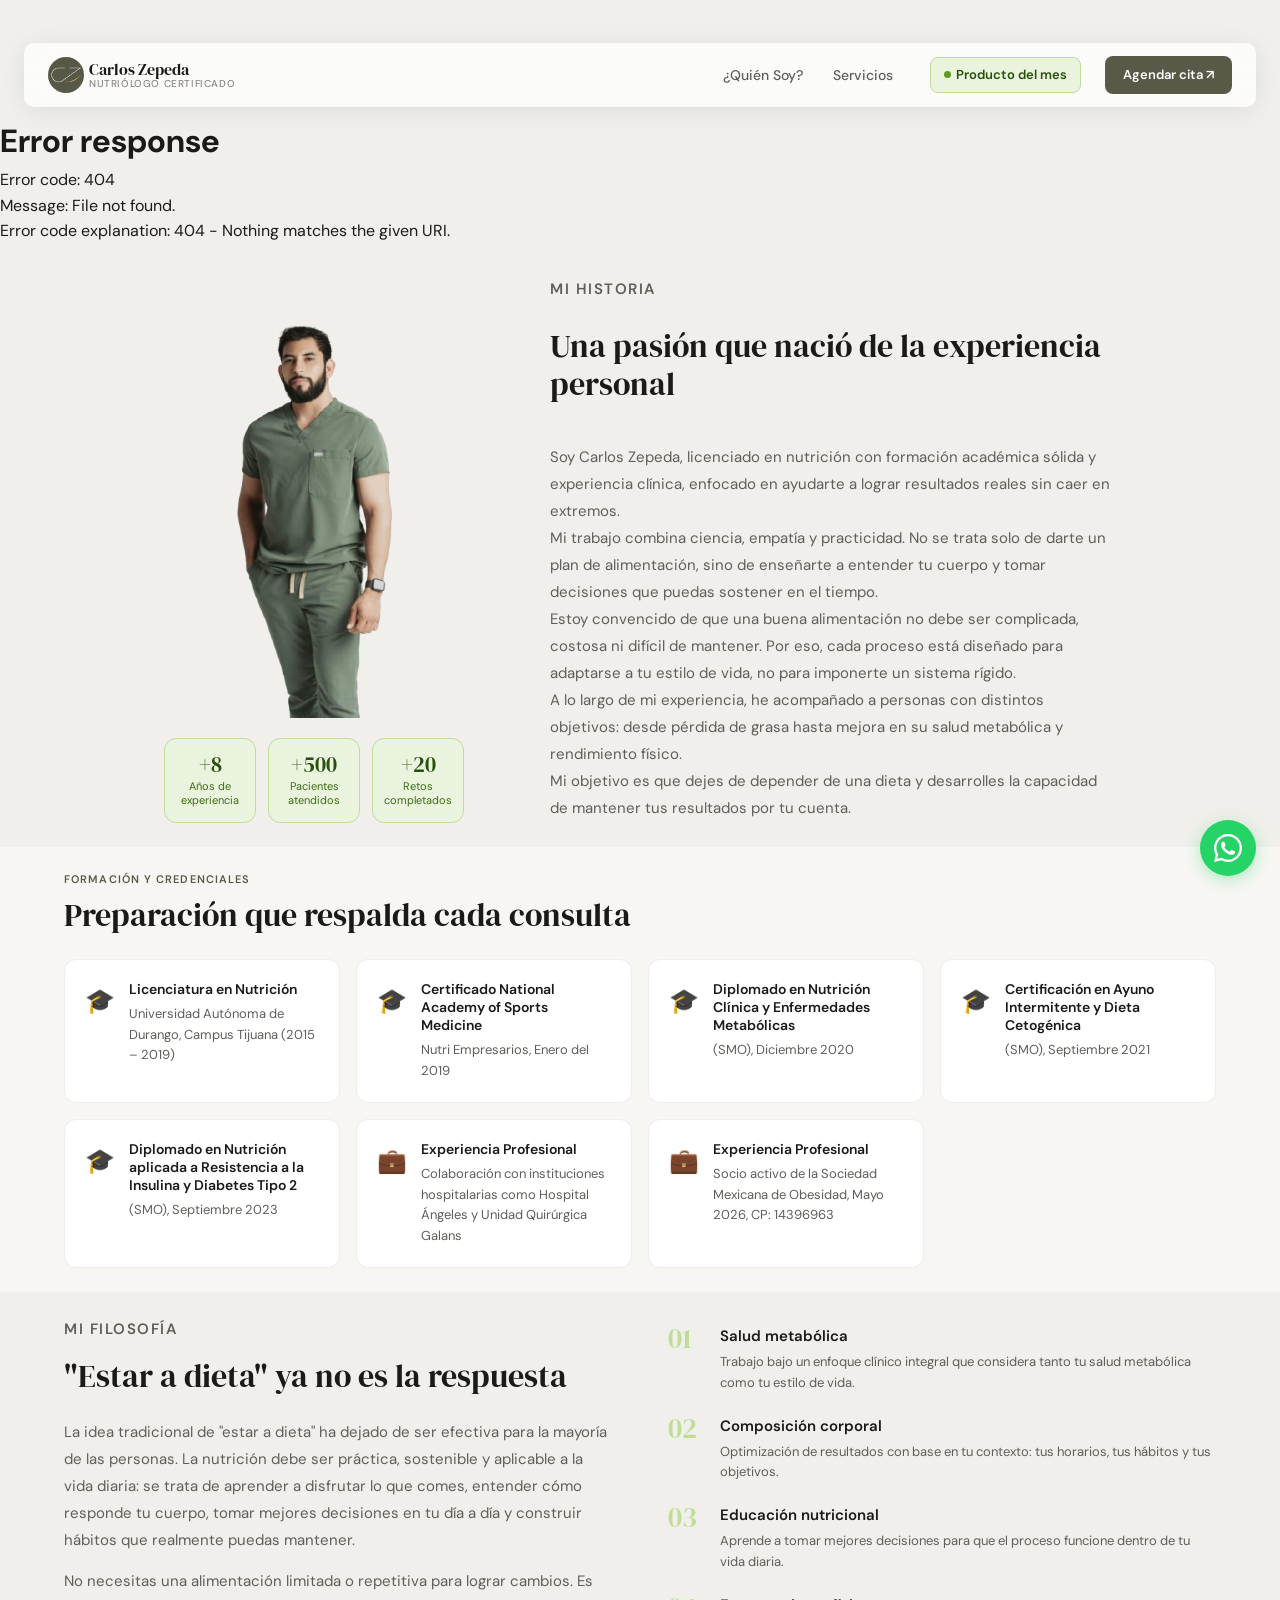
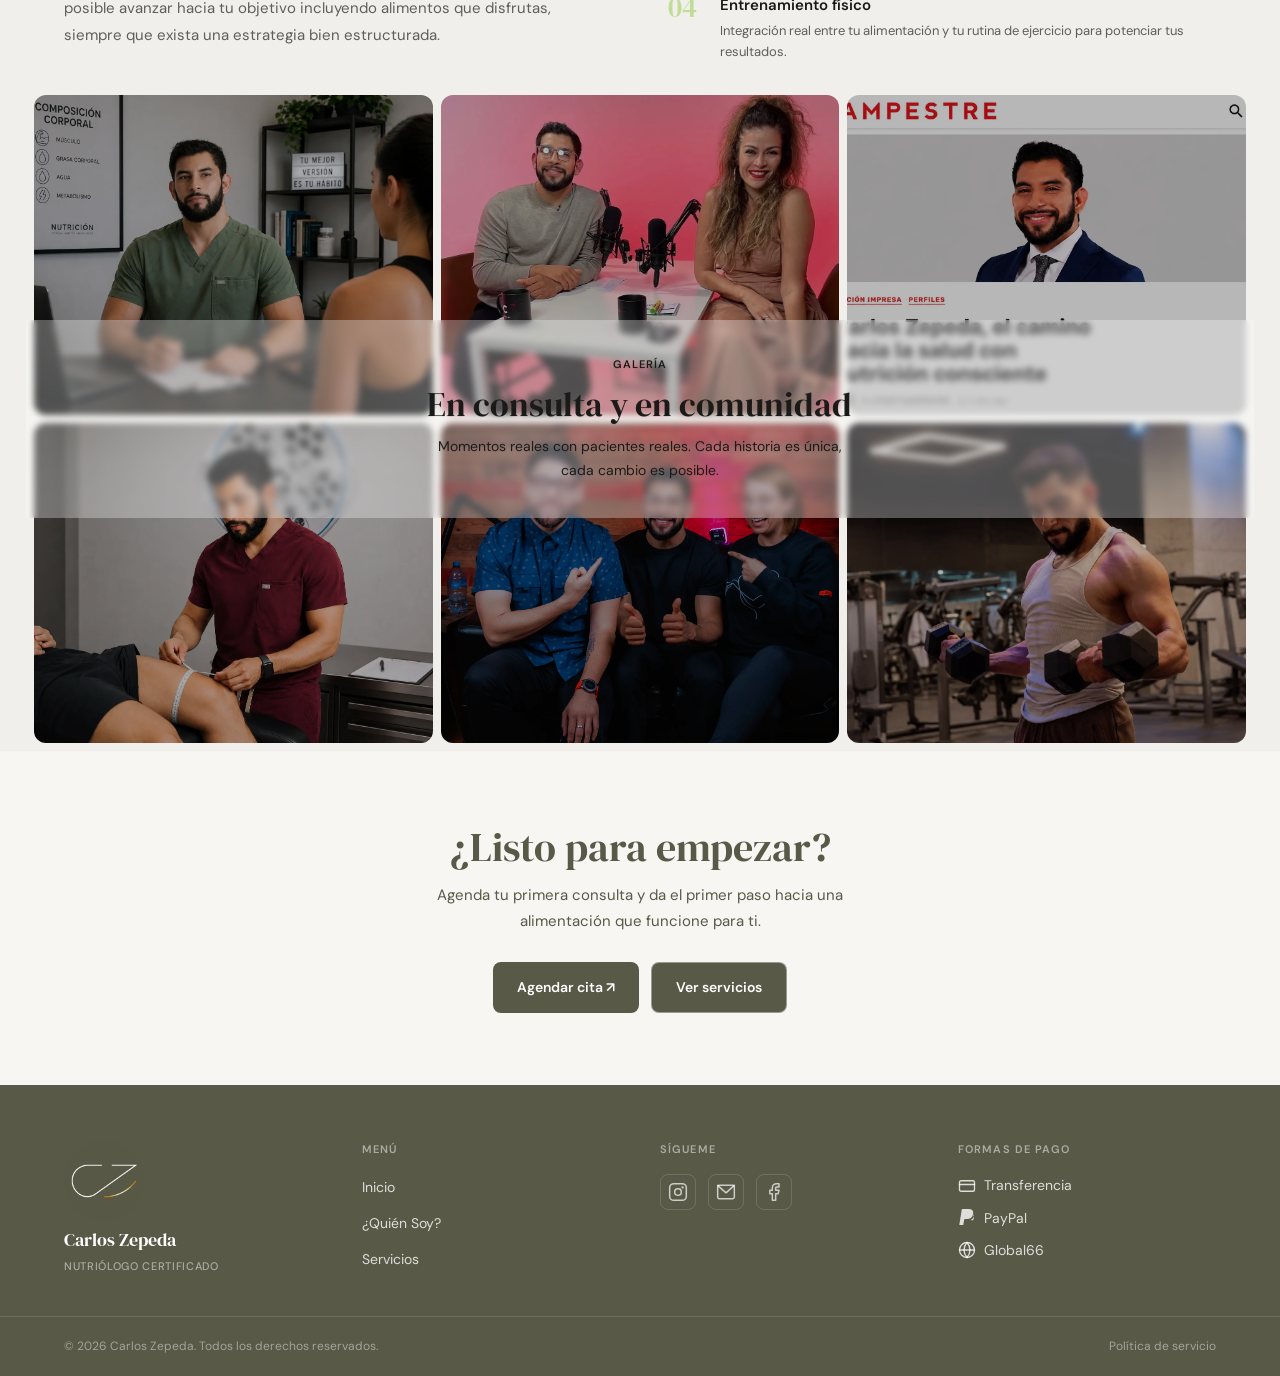
==== views/aboutMe/index.html @ 3567b04c "reorder css en vista" ====
<!doctype html>
<html lang="es">
  <head>
    <meta charset="UTF-8" />
    <meta name="viewport" content="width=device-width, initial-scale=1.0" />
    <title>Sobre mí — Dr. Carlos Zepeda</title>
    <link rel="preconnect" href="https://fonts.googleapis.com" />
    <link rel="preconnect" href="https://fonts.gstatic.com" crossorigin />
    <style>
      :root {
        --green-50: #eaf3de;
        --green-100: #c0dd97;
        --green-400: #639922;
        --green-600: #3b6d11;
        --green-700: #585947;
        --green-800: #27500a;
        --gray-100: #ededea;
        --gray-500: #888780;
        --text: #1a1a18;
        --text-muted: #5f5e5a;
        --radius-sm: 8px;
      }
      body {
        padding-top: 116px;
        background: #f0efeb;
      }
      .topbar {
        position: fixed;
        top: 0;
        left: 0;
        right: 0;
        z-index: 101;
        background: #585947;
        color: #fff;
        font-size: 12px;
        font-family: "DM Sans", sans-serif;
        padding: 8px 24px;
        display: flex;
        align-items: center;
        justify-content: space-between;
        gap: 16px;
        min-height: 36px;
      }
      .navbar {
        position: fixed;
        top: 43px;
        left: 24px;
        right: 24px;
        z-index: 100;
        background: rgba(255, 255, 255, 0.75);
        backdrop-filter: blur(12px);
        -webkit-backdrop-filter: blur(12px);
        border-radius: 10px;
        box-shadow: 0 4px 24px rgba(0, 0, 0, 0.08);
      }
      .nav-inner {
        max-width: 1400px;
        margin: 0 auto;
        padding: 0 24px;
        height: 64px;
        display: flex;
        align-items: center;
        gap: 24px;
      }
      .nav-logo {
        display: flex;
        align-items: center;
        gap: 5px;
        text-decoration: none;
        flex-shrink: 0;
        margin-right: auto;
      }
      .nav-logo-mark {
        width: 36px;
        height: 36px;
        border-radius: 50%;
        overflow: hidden;
        flex-shrink: 0;
      }
      .nav-logo-mark img {
        width: 100%;
        height: 100%;
        object-fit: cover;
        display: block;
      }
      .nav-toggle {
        display: none;
      }
      @media (max-width: 860px) {
        .nav-toggle {
          display: flex;
          flex-direction: column;
          justify-content: center;
          gap: 5px;
          width: 36px;
          height: 36px;
          background: none;
          border: none;
          cursor: pointer;
          padding: 4px;
          margin-left: auto;
        }
        .nav-toggle span {
          display: block;
          height: 1.5px;
          background: var(--text);
          border-radius: 2px;
        }
        .nav-links,
        .nav-reto-badge,
        .btn-nav-cta {
          display: none;
        }
      }
    </style>
    <link rel="stylesheet" href="styles.css" />
    <link
      href="https://fonts.googleapis.com/css2?family=DM+Serif+Display&family=DM+Sans:ital,wght@0,400;0,500;0,600;1,400&display=swap"
      rel="stylesheet"
    />
  </head>
  <body>
    <div id="topbar"></div>
    <div id="navbar"></div>

    <!-- PRESENTACIÓN PERSONAL -->
    <section class="section section-perfil">
      <div class="container container-sm">
        <div class="perfil-row">
          <div class="perfil-foto-wrap">
            <div class="perfil-foto">
              <img
                src="../../shared/assets/images/IMG_9543__1_-removebg-preview1.png"
                alt="Dr. Carlos Zepeda"
              />
            </div>
            <div class="perfil-datos">
              <div class="dato-item">
                <span class="dato-num">+8</span>
                <span class="dato-label">Años de experiencia</span>
              </div>
              <div class="dato-item">
                <span class="dato-num">+500</span>
                <span class="dato-label">Pacientes atendidos</span>
              </div>
              <div class="dato-item">
                <span class="dato-num">+20</span>
                <span class="dato-label">Retos completados</span>
              </div>
            </div>
          </div>

          <div class="perfil-content">
            <p class="section-label">Mi historia</p>
            <h2 class="section-title">
              Una pasión que nació de la experiencia personal
            </h2>
            <p>
              Soy Carlos Zepeda, licenciado en nutrición con formación académica
              sólida y experiencia clínica, enfocado en ayudarte a lograr
              resultados reales sin caer en extremos.<br />Mi trabajo combina
              ciencia, empatía y practicidad. No se trata solo de darte un plan
              de alimentación, sino de enseñarte a entender tu cuerpo y tomar
              decisiones que puedas sostener en el tiempo.<br />Estoy convencido
              de que una buena alimentación no debe ser complicada, costosa ni
              difícil de mantener. Por eso, cada proceso está diseñado para
              adaptarse a tu estilo de vida, no para imponerte un sistema
              rígido.<br />A lo largo de mi experiencia, he acompañado a
              personas con distintos objetivos: desde pérdida de grasa hasta
              mejora en su salud metabólica y rendimiento físico.<br />
              Mi objetivo es que dejes de depender de una dieta y desarrolles la
              capacidad de mantener tus resultados por tu cuenta.
            </p>
          </div>
        </div>
      </div>
    </section>

    <!-- CREDENCIALES -->
    <section class="section section-alt">
      <div class="container">
        <p class="section-label">Formación y credenciales</p>
        <h2 class="section-title">Preparación que respalda cada consulta</h2>
        <div class="credenciales-grid">
          <div class="credencial-card">
            <div class="cred-icon">🎓</div>
            <div class="cred-body">
              <h3>Licenciatura en Nutrición</h3>
              <p>
                Universidad Autónoma de Durango, Campus Tijuana (2015 – 2019)
              </p>
            </div>
          </div>
          <div class="credencial-card">
            <div class="cred-icon">🎓</div>
            <div class="cred-body">
              <h3>Certificado National Academy of Sports Medicine</h3>
              <p>Nutri Empresarios, Enero del 2019</p>
            </div>
          </div>
          <div class="credencial-card">
            <div class="cred-icon">🎓</div>
            <div class="cred-body">
              <h3>Diplomado en Nutrición Clínica y Enfermedades Metabólicas</h3>
              <p>(SMO), Diciembre 2020</p>
            </div>
          </div>
          <div class="credencial-card">
            <div class="cred-icon">🎓</div>
            <div class="cred-body">
              <h3>Certificación en Ayuno Intermitente y Dieta Cetogénica</h3>
              <p>(SMO), Septiembre 2021</p>
            </div>
          </div>
          <div class="credencial-card">
            <div class="cred-icon">🎓</div>
            <div class="cred-body">
              <h3>
                Diplomado en Nutrición aplicada a Resistencia a la Insulina y
                Diabetes Tipo 2
              </h3>
              <p>(SMO), Septiembre 2023</p>
            </div>
          </div>
          <div class="credencial-card">
            <div class="cred-icon">💼</div>
            <div class="cred-body">
              <h3>Experiencia Profesional</h3>
              <p>
                Colaboración con instituciones hospitalarias como Hospital
                Ángeles y Unidad Quirúrgica Galans
              </p>
            </div>
          </div>
          <div class="credencial-card">
            <div class="cred-icon">💼</div>
            <div class="cred-body">
              <h3>Experiencia Profesional</h3>
              <p>
                Socio activo de la Sociedad Mexicana de Obesidad, Mayo 2026, CP:
                14396963
              </p>
            </div>
          </div>
        </div>
      </div>
    </section>

    <!-- FILOSOFÍA -->
    <section class="section">
      <div class="container">
        <div class="filosofia-row">
          <div>
            <p class="section-label">Mi filosofía</p>
            <h2 class="section-title">"Estar a dieta" ya no es la respuesta</h2>
            <p>
              La idea tradicional de "estar a dieta" ha dejado de ser efectiva
              para la mayoría de las personas. La nutrición debe ser práctica,
              sostenible y aplicable a la vida diaria: se trata de aprender a
              disfrutar lo que comes, entender cómo responde tu cuerpo, tomar
              mejores decisiones en tu día a día y construir hábitos que
              realmente puedas mantener.
            </p>
            <p>
              No necesitas una alimentación limitada o repetitiva para lograr
              cambios. Es posible avanzar hacia tu objetivo incluyendo alimentos
              que disfrutas, siempre que exista una estrategia bien
              estructurada.
            </p>
          </div>
          <div class="filosofia-pilares">
            <div class="pilar">
              <div class="pilar-num">01</div>
              <div>
                <h3>Salud metabólica</h3>
                <p>
                  Trabajo bajo un enfoque clínico integral que considera tanto
                  tu salud metabólica como tu estilo de vida.
                </p>
              </div>
            </div>
            <div class="pilar">
              <div class="pilar-num">02</div>
              <div>
                <h3>Composición corporal</h3>
                <p>
                  Optimización de resultados con base en tu contexto: tus
                  horarios, tus hábitos y tus objetivos.
                </p>
              </div>
            </div>
            <div class="pilar">
              <div class="pilar-num">03</div>
              <div>
                <h3>Educación nutricional</h3>
                <p>
                  Aprende a tomar mejores decisiones para que el proceso
                  funcione dentro de tu vida diaria.
                </p>
              </div>
            </div>
            <div class="pilar">
              <div class="pilar-num">04</div>
              <div>
                <h3>Entrenamiento físico</h3>
                <p>
                  Integración real entre tu alimentación y tu rutina de
                  ejercicio para potenciar tus resultados.
                </p>
              </div>
            </div>
          </div>
        </div>
      </div>
    </section>

    <!-- GALERÍA BANNER -->
    <section class="banner-galeria">
      <div class="banner-grid">
        <div class="banner-celda">
          <img
            src="../../shared/assets/images/imagen1bannerAM.webp"
            alt="Consulta 1"
          />
        </div>
        <div class="banner-celda">
          <img
            src="../../shared/assets/images/imagen2bannerAM.webp"
            alt="Consulta 2"
          />
        </div>
        <div class="banner-celda">
          <img
            src="../../shared/assets/images/imagen3bannerAM.webp"
            alt="Comunidad 1"
          />
        </div>
        <div class="banner-celda">
          <img
            src="../../shared/assets/images/imagen4bannerAM.webp"
            alt="Comunidad 2"
          />
        </div>
        <div class="banner-celda">
          <img
            src="../../shared/assets/images/imagen5bannerAM.webp"
            alt="Reto"
          />
        </div>
        <div class="banner-celda">
          <img
            src="../../shared/assets/images/imagen6bannerAM.webp"
            alt="Consulta 3"
          />
        </div>
      </div>

      <div class="banner-overlay">
        <p class="banner-label">Galería</p>
        <h2 class="banner-titulo">En consulta y en comunidad</h2>
        <p class="banner-desc">
          Momentos reales con pacientes reales. Cada historia es única, cada
          cambio es posible.
        </p>
      </div>
    </section>

    <!-- CTA FINAL -->
    <section class="cta-block">
      <h2>¿Listo para empezar?</h2>
      <p>
        Agenda tu primera consulta y da el primer paso hacia una alimentación
        que funcione para ti.
      </p>
      <div class="cta-actions">
        <a
          href=""
          class="btn-primary"
          onclick="
            Calendly.initPopupWidget({
              url: 'https://calendly.com/nutricarloszep1',
            });
            return false;
          "
          >Agendar cita ↗</a
        >
        <a href="../services/index.html" class="btn-ghost">Ver servicios</a>
      </div>
    </section>

    <!-- WHATSAPP FLOTANTE -->
    <a
      href="https://wa.me/526644326005"
      target="_blank"
      rel="noopener"
      class="wa-float"
      aria-label="Escribir por WhatsApp"
    >
      <svg
        xmlns="http://www.w3.org/2000/svg"
        viewBox="0 0 32 32"
        width="28"
        height="28"
        fill="#fff"
      >
        <path
          d="M16 0C7.163 0 0 7.163 0 16c0 2.822.736 5.47 2.027 7.773L0 32l8.427-2.01A15.938 15.938 0 0016 32c8.837 0 16-7.163 16-16S24.837 0 16 0zm0 29.333a13.265 13.265 0 01-6.79-1.864l-.487-.29-5.005 1.194 1.234-4.874-.317-.5A13.267 13.267 0 012.667 16C2.667 8.636 8.636 2.667 16 2.667S29.333 8.636 29.333 16 23.364 29.333 16 29.333zm7.27-9.862c-.398-.2-2.355-1.162-2.72-1.294-.366-.133-.632-.2-.898.2-.266.398-1.03 1.294-1.263 1.56-.233.266-.465.3-.863.1-.398-.2-1.68-.619-3.2-1.974-1.183-1.055-1.982-2.358-2.214-2.756-.233-.398-.025-.613.175-.811.18-.178.398-.465.598-.698.2-.233.266-.398.398-.664.133-.266.066-.5-.033-.698-.1-.2-.898-2.163-1.23-2.962-.324-.778-.654-.673-.898-.685l-.765-.013c-.266 0-.698.1-1.063.5-.366.398-1.397 1.365-1.397 3.328s1.43 3.86 1.63 4.127c.2.266 2.814 4.296 6.819 6.025.953.411 1.696.657 2.276.841.956.305 1.826.262 2.514.159.767-.114 2.355-.963 2.688-1.893.333-.93.333-1.727.233-1.893-.1-.166-.366-.266-.764-.465z"
        />
      </svg>
    </a>
    <div id="footer"></div>
    <script src="script.js"></script>
    <script src="../../shared/js/topBar.js"></script>
    <script src="../../shared/js/nav.js"></script>
    <script src="../../shared/js/footer.js"></script>
  </body>
</html>
---- views/aboutMe/styles.css ----
*,
*::before,
*::after {
  box-sizing: border-box;
  margin: 0;
  padding: 0;
}

:root {
  --green-50: #eaf3de;
  --green-100: #c0dd97;
  --green-400: #639922;
  --green-600: #3b6d11;
  --green-700: #585947;
  --green-800: #27500a;
  --gray-50: #f7f6f3;
  --gray-100: #ededea;
  --gray-300: #d1d0ca;
  --gray-500: #888780;
  --gray-800: #2c2c2a;
  --text: #1a1a18;
  --text-muted: #5f5e5a;
  --radius-sm: 8px;
  --radius-md: 12px;
  --radius-lg: 18px;
}

body {
  font-family: "DM Sans", sans-serif;
  background: #fff;
  color: var(--text);
  line-height: 1.6;
}

/* ── LAYOUT ── */
.container {
  max-width: 1200px;
  margin: 0 auto;
  padding: 0 24px;
}

.container-sm {
  max-width: 1000px;
}

.section {
  padding: 24px 24px;
}

.section-alt {
  background: var(--gray-50);
}

.section-label {
  font-size: 11px;
  font-weight: 600;
  letter-spacing: 0.1em;
  text-transform: uppercase;
  color: var(--green-700);
  margin-bottom: 8px;
}

.section-title {
  font-family: "DM Serif Display", serif;
  font-size: clamp(22px, 4vw, 32px);
  font-weight: 400;
  color: var(--text);
  margin-bottom: 24px;
  line-height: 1.2;
}

/* ── PERFIL ── */
.perfil-row {
  display: grid;
  grid-template-columns: 300px 1fr;
  gap: 86px;
  align-items: start;
}

@media (max-width: 860px) {
  .perfil-row {
    grid-template-columns: 1fr;
    gap: 32px;
  }

  .perfil-foto {
    aspect-ratio: unset;
    height: 790px;
    overflow: hidden;
    display: flex;
    align-items: flex-end;
  }

  .perfil-foto img {
    width: 70%;
    height: auto;
    object-fit: unset;
    margin: 0 auto;
  }
}

@media (max-width: 720px) {
  .perfil-foto {
    height: 375px;
  }

  .perfil-foto img {
    width: 100%;
  }
}

.perfil-foto-wrap {
  display: flex;
  flex-direction: column;
  gap: 20px;
}

.perfil-foto {
  width: 100%;
  aspect-ratio: 3 / 4;
  border-radius: 0;
  overflow: visible;
  background: transparent;
  border: none;
}

.perfil-foto img {
  width: 100%;
  height: 100%;
  object-fit: cover;
  display: block;
  mix-blend-mode: multiply;
}

.perfil-datos {
  display: grid;
  grid-template-columns: repeat(3, 1fr);
  gap: 12px;
}

.dato-item {
  background: var(--green-50);
  border: 1px solid var(--green-100);
  border-radius: var(--radius-md);
  padding: 14px 10px;
  text-align: center;
  display: flex;
  flex-direction: column;
  gap: 4px;
}

.dato-num {
  font-family: "DM Serif Display", serif;
  font-size: 22px;
  color: var(--green-800);
  line-height: 1;
}

.dato-label {
  font-size: 11px;
  color: var(--green-600);
  line-height: 1.3;
}

.perfil-content {
  display: flex;
  flex-direction: column;
  gap: 16px;
  padding-top: 8px;
}

.perfil-content p {
  font-size: 15px;
  color: var(--text-muted);
  line-height: 1.8;
}

/* ── CREDENCIALES ── */
.credenciales-grid {
  display: grid;
  grid-template-columns: repeat(4, 1fr);
  gap: 16px;
}

/* FIX: tablet — 2 columnas desde 900px */
@media (max-width: 900px) {
  .credenciales-grid {
    grid-template-columns: repeat(2, 1fr);
  }
}

/* FIX: móvil — 1 columna */
@media (max-width: 560px) {
  .credenciales-grid {
    grid-template-columns: 1fr;
  }
}

.credencial-card {
  background: #fff;
  border: 1px solid var(--gray-100);
  border-radius: var(--radius-md);
  padding: 20px;
  display: flex;
  gap: 14px;
  align-items: flex-start;
}

.cred-icon {
  font-size: 24px;
  flex-shrink: 0;
  margin-top: 2px;
}

.cred-body {
  display: flex;
  flex-direction: column;
  gap: 6px;
}

.cred-body h3 {
  font-size: 14px;
  font-weight: 600;
  color: var(--text);
  line-height: 1.3;
}

.cred-body p {
  font-size: 13px;
  color: var(--text-muted);
  line-height: 1.6;
}

/* ── FILOSOFÍA ── */
.filosofia-row {
  display: grid;
  grid-template-columns: 1fr 1fr;
  gap: 56px;
  align-items: start;
}

@media (max-width: 720px) {
  .filosofia-row {
    grid-template-columns: 1fr;
    gap: 32px;
  }
}

.filosofia-row > div > p {
  font-size: 15px;
  color: var(--text-muted);
  line-height: 1.8;
  margin-bottom: 14px;
}

.filosofia-pilares {
  display: flex;
  flex-direction: column;
  gap: 20px;
  padding-top: 8px;
}

.pilar {
  display: flex;
  gap: 16px;
  align-items: flex-start;
}

.pilar-num {
  font-family: "DM Serif Display", serif;
  font-size: 28px;
  color: var(--green-100);
  line-height: 1;
  flex-shrink: 0;
  width: 36px;
}

.pilar h3 {
  font-size: 15px;
  font-weight: 600;
  color: var(--text);
  margin-bottom: 4px;
}

.pilar p {
  font-size: 13px;
  color: var(--text-muted);
  line-height: 1.6;
}

/* ── BANNER GALERÍA ── */
.banner-galeria {
  position: relative;
  width: 96%;
  overflow: visible;
  margin: 0 auto;
}

.banner-grid {
  display: grid;
  grid-template-columns: repeat(3, 1fr);
  grid-template-rows: repeat(2, 320px);
  gap: 8px;
  padding: 8px;
}

.banner-celda {
  overflow: hidden;
  background: var(--gray-100);
  border-radius: var(--radius-md);
}

.banner-celda img {
  width: 100%;
  height: 100%;
  object-fit: cover;
  object-position: center;
  display: block;
  transition: transform 0.4s ease;
  filter: brightness(0.72);
}

.banner-celda:hover img {
  transform: scale(1.04);
  filter: brightness(0.55);
}

.banner-overlay {
  position: absolute;
  left: 0;
  right: 0;
  top: 50%;
  transform: translateY(-50%);
  display: flex;
  flex-direction: column;
  align-items: center;
  justify-content: center;
  gap: 10px;
  background: rgba(255, 255, 255, 0.31);
  backdrop-filter: blur(3px);
  -webkit-backdrop-filter: blur(3px);
  text-align: center;
  padding: 36px 24px;
  z-index: 2;
}

.banner-label {
  font-size: 11px;
  font-weight: 600;
  letter-spacing: 0.1em;
  text-transform: uppercase;
  color: var(--text);
}

.banner-titulo {
  font-family: "DM Serif Display", serif;
  font-size: clamp(22px, 4vw, 34px);
  font-weight: 400;
  color: var(--text);
  line-height: 1.2;
  max-width: 500px;
}

.banner-desc {
  font-size: 14px;
  color: var(--text);
  max-width: 440px;
  line-height: 1.7;
}

/* Tablet — 4 imágenes */
@media (max-width: 860px) {
  .banner-grid {
    grid-template-columns: repeat(2, 1fr);
    grid-template-rows: repeat(2, 200px);
    gap: 6px;
    padding: 6px;
  }
  .banner-celda:nth-child(5),
  .banner-celda:nth-child(6) {
    display: none;
  }
  .banner-overlay {
    padding: 28px 24px;
  }
  .banner-titulo {
    font-size: clamp(20px, 4vw, 28px);
  }
}

/* Móvil — 2 imágenes */
@media (max-width: 560px) {
  .banner-grid {
    grid-template-columns: repeat(2, 1fr);
    grid-template-rows: repeat(1, 160px);
    gap: 4px;
    padding: 4px;
  }
  .banner-celda:nth-child(3),
  .banner-celda:nth-child(4),
  .banner-celda:nth-child(5),
  .banner-celda:nth-child(6) {
    display: none;
  }
  .banner-overlay {
    padding: 20px 16px;
    gap: 6px;
  }
  .banner-titulo {
    font-size: clamp(18px, 5vw, 24px);
  }
  .banner-desc {
    font-size: 12px;
  }
}

/* ── CTA FINAL ── */
.cta-block {
  background: var(--gray-50);
  padding: 72px 24px;
  text-align: center;
}

.cta-block h2 {
  font-family: "DM Serif Display", serif;
  font-size: clamp(26px, 4vw, 40px);
  font-weight: 400;
  color: var(--green-700);
  max-width: 500px;
  margin: 0 auto 12px;
  line-height: 1.2;
}

.cta-block p {
  font-size: 15px;
  color: var(--green-700);
  max-width: 420px;
  margin: 0 auto 28px;
  line-height: 1.7;
}

.cta-actions {
  display: flex;
  gap: 12px;
  justify-content: center;
  flex-wrap: wrap;
}

.btn-primary {
  display: inline-flex;
  align-items: center;
  gap: 8px;
  background: var(--green-700);
  color: #fff;
  border: none;
  font-family: "DM Sans", sans-serif;
  font-size: 14px;
  font-weight: 600;
  padding: 13px 24px;
  border-radius: var(--radius-sm);
  text-decoration: none;
  cursor: pointer;
  transition: opacity 0.15s;
}

.btn-primary:hover {
  background: var(--brown-600);
}

.btn-ghost {
  display: inline-flex;
  align-items: center;
  gap: 8px;
  background: var(--green-700);
  color: #fff;
  border: 1.5px solid rgba(255, 255, 255, 0.4);
  font-family: "DM Sans", sans-serif;
  font-size: 14px;
  font-weight: 600;
  padding: 13px 24px;
  border-radius: var(--radius-sm);
  text-decoration: none;
  cursor: pointer;
  transition: border-color 0.15s;
}

.btn-ghost:hover {
  background: var(--brown-600);
}

/* ── WHATSAPP FLOTANTE ── */
.wa-float {
  position: fixed;
  bottom: 24px;
  right: 24px;
  width: 56px;
  height: 56px;
  border-radius: 50%;
  background: #25d366;
  display: flex;
  align-items: center;
  justify-content: center;
  box-shadow: 0 4px 16px rgba(37, 211, 102, 0.35);
  z-index: 9999;
  transition:
    transform 0.2s,
    background 0.2s;
  text-decoration: none;
}

.wa-float:hover {
  transform: scale(1.08);
  background: #1ebe5d;
}
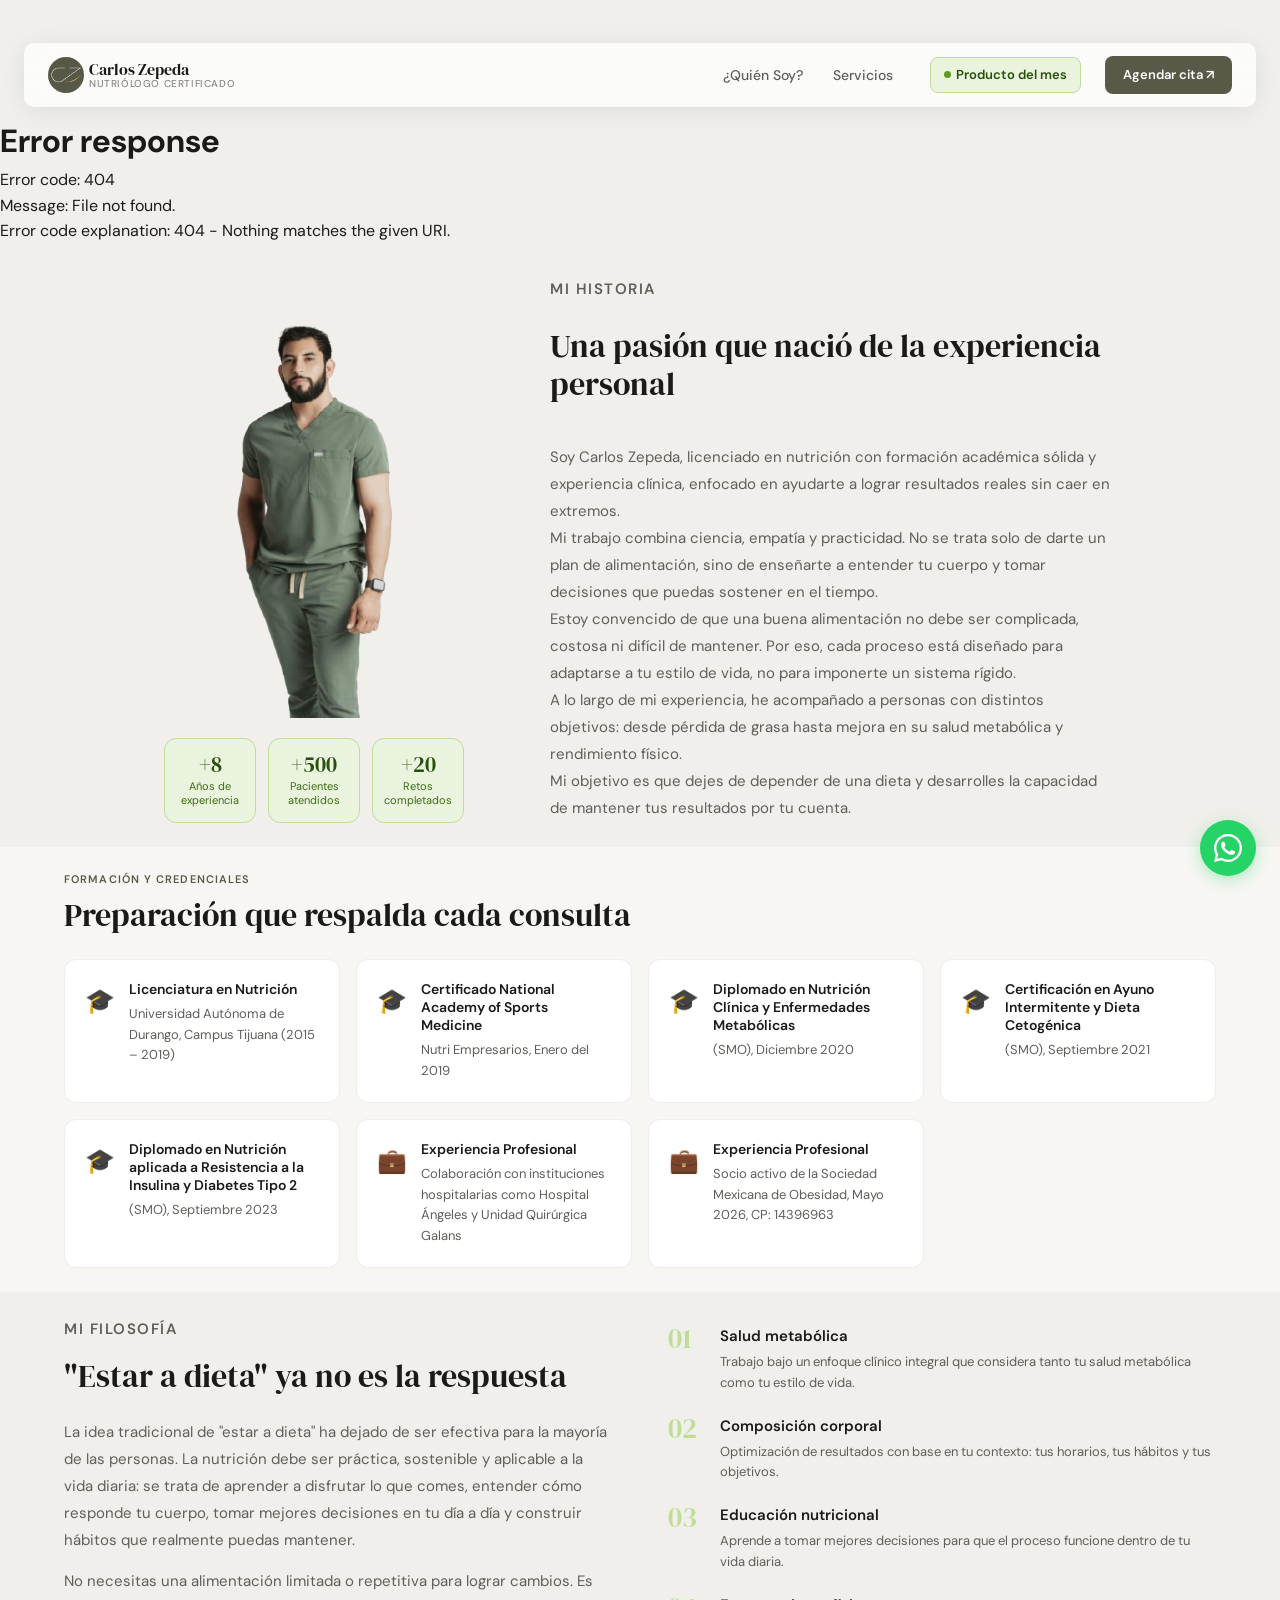
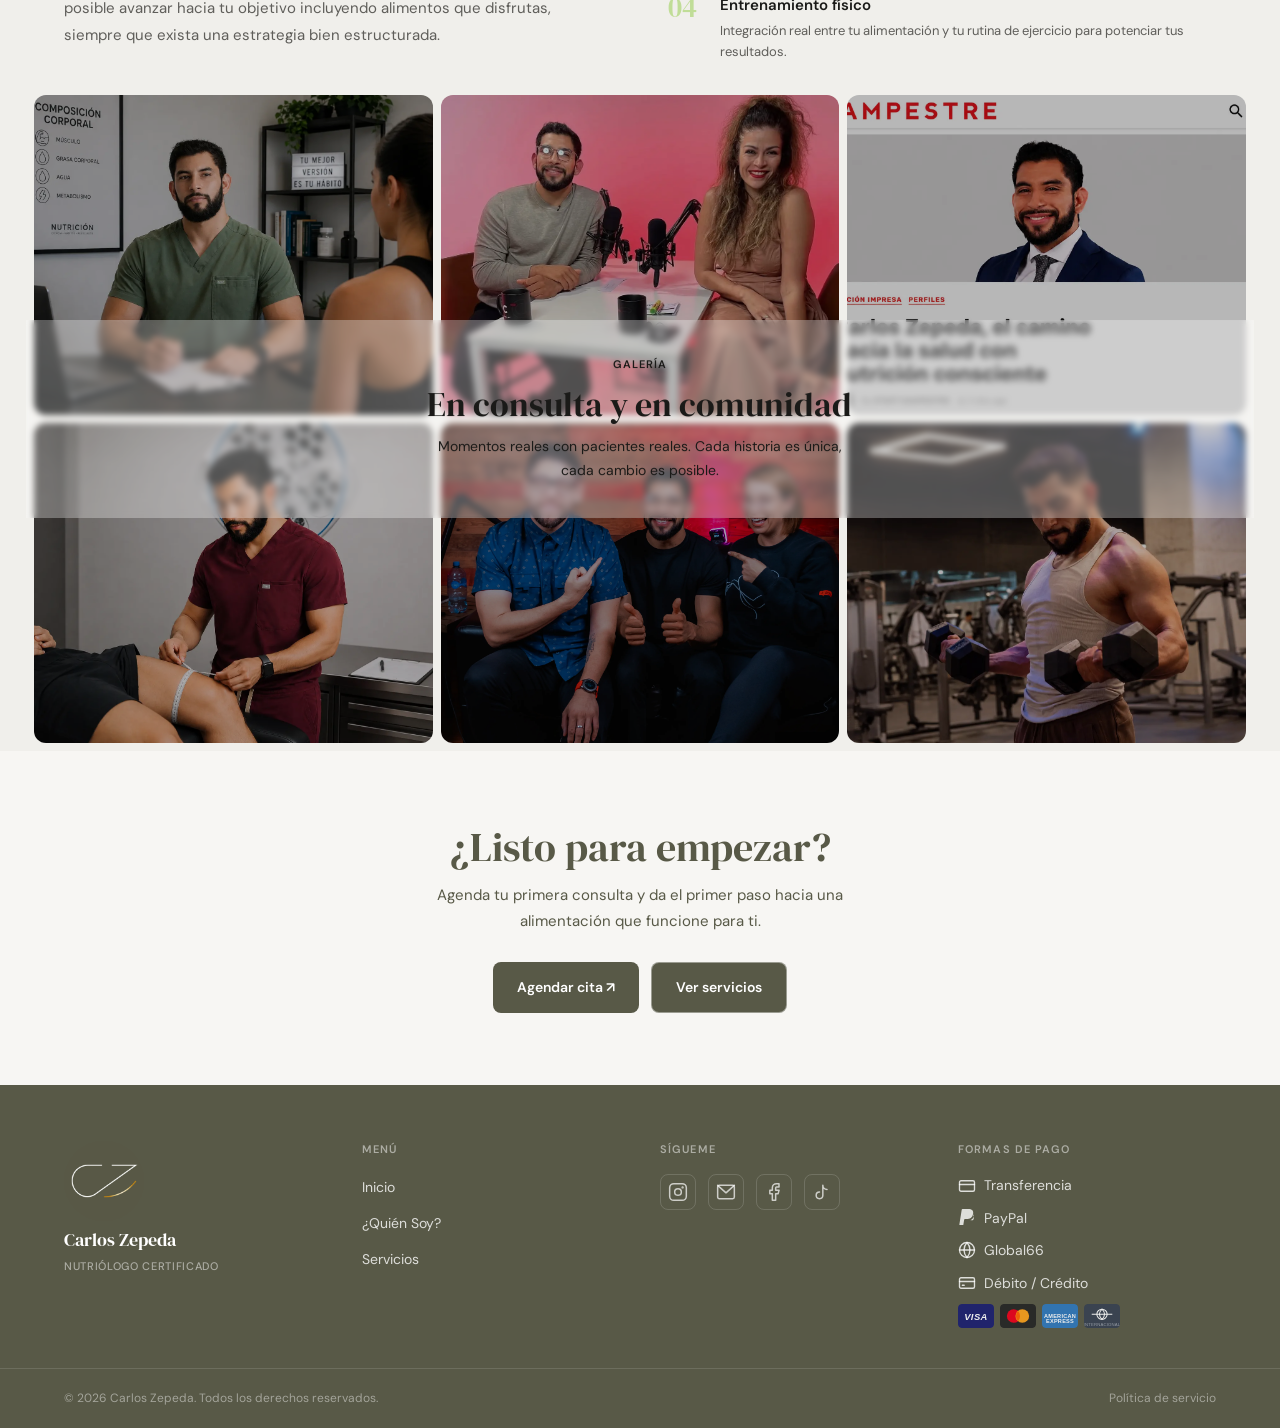
==== commit 10dc8341: "cambios solicitados (ws, tiktik, banner)" ====
--- a/views/aboutMe/index.html
+++ b/views/aboutMe/index.html
@@ -3,7 +3,12 @@
   <head>
     <meta charset="UTF-8" />
     <meta name="viewport" content="width=device-width, initial-scale=1.0" />
-    <title>Sobre mí — Dr. Carlos Zepeda</title>
+    <title>Sobre mí | Carlos Zepeda Nutriólogo</title>
+    <link
+      rel="icon"
+      href="../../shared/assets/images/LogoNav.webp"
+      type="image/png"
+    />
     <link rel="preconnect" href="https://fonts.googleapis.com" />
     <link rel="preconnect" href="https://fonts.gstatic.com" crossorigin />
     <style>
@@ -61,6 +66,8 @@
         display: flex;
         align-items: center;
         gap: 24px;
+        flex-wrap: nowrap;
+        overflow: hidden;
       }
       .nav-logo {
         display: flex;
@@ -83,10 +90,64 @@
         object-fit: cover;
         display: block;
       }
+      .nav-links {
+        display: flex;
+        align-items: center;
+        gap: 4px;
+        list-style: none;
+      }
+      .nav-links a {
+        display: block;
+        padding: 7px 13px;
+        font-size: 14px;
+        font-weight: 500;
+        color: var(--text-muted);
+        text-decoration: none;
+        border-radius: var(--radius-sm);
+        white-space: nowrap;
+      }
+      .nav-reto-badge {
+        display: inline-flex;
+        align-items: center;
+        gap: 5px;
+        font-size: 13px;
+        font-weight: 600;
+        color: var(--green-800);
+        background: var(--green-50);
+        border: 1px solid var(--green-100);
+        border-radius: var(--radius-sm);
+        padding: 7px 13px;
+        text-decoration: none;
+      }
+      .nav-reto-dot {
+        width: 7px;
+        height: 7px;
+        border-radius: 50%;
+        background: var(--green-400);
+      }
+      .btn-nav-cta {
+        display: inline-flex;
+        align-items: center;
+        background: var(--green-700);
+        color: #fff;
+        font-size: 13px;
+        font-weight: 600;
+        padding: 9px 18px;
+        border-radius: var(--radius-sm);
+        text-decoration: none;
+        border: none;
+        cursor: pointer;
+        white-space: nowrap;
+      }
       .nav-toggle {
         display: none;
       }
       @media (max-width: 860px) {
+        .nav-links,
+        .nav-reto-badge,
+        .btn-nav-cta {
+          display: none;
+        }
         .nav-toggle {
           display: flex;
           flex-direction: column;
@@ -105,11 +166,6 @@
           height: 1.5px;
           background: var(--text);
           border-radius: 2px;
-        }
-        .nav-links,
-        .nav-reto-badge,
-        .btn-nav-cta {
-          display: none;
         }
       }
     </style>
@@ -390,7 +446,7 @@
 
     <!-- WHATSAPP FLOTANTE -->
     <a
-      href="https://wa.me/526644326005"
+      href="https://wa.me/526643423888?text=Hola%20Carlos%2C%20quiero%20saber%20m%C3%A1s%20sobre%20tus%20servicios"
       target="_blank"
       rel="noopener"
       class="wa-float"
